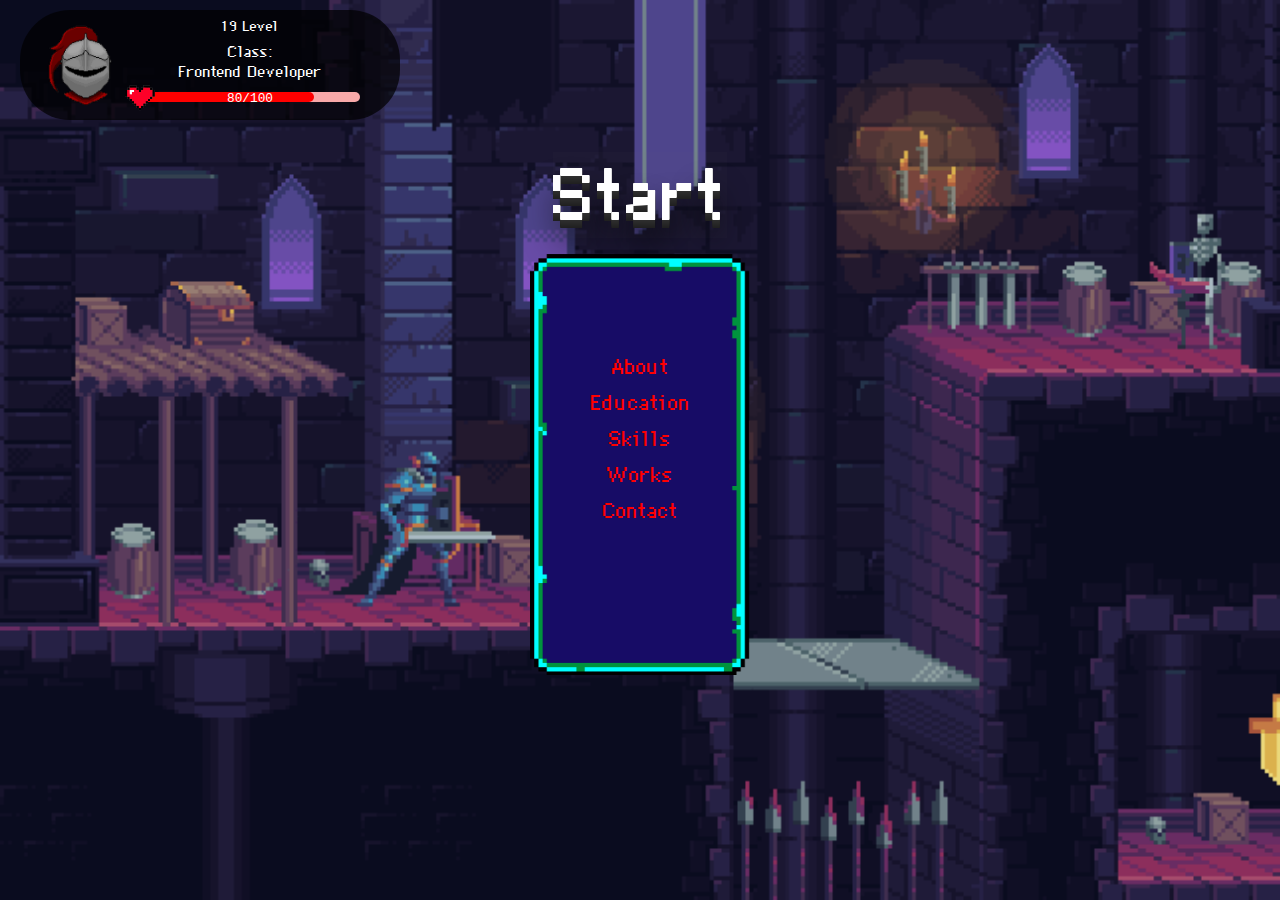
==== index.html @ b8e06b55 "First-commit" ====
<!DOCTYPE html>
<html lang="en">

<head>
	<meta charset="UTF-8">
	<meta http-equiv="X-UA-Compatible" content="IE=edge">
	<meta name="viewport" content="width=device-width, initial-scale=1.0">
	<link rel="stylesheet" href="css/style.css">
	<link rel="stylesheet" href="css/font.css">
	<link rel="icon" href="img/favicon.png" type="image/png">
	<title>Maksym Fadeev</title>
</head>

<body>
	<div class="about">
		<div class="over">
			<img src="img/persona.png" alt="">
			<p class="overflow">Maksym Fadeev</p>
		</div>
		<div class="info">
			<div class="info-me">
				<p class="lvl"> 19 Level</p>
				<span>Class:</span>
				<p class="class">Frontend Developer</p>
			</div>
			<div class="hp">
				<p class="hp-index">80/100</p>
			</div>
		</div>
	</div>
	<div class="mid">
		<h1 class="title">Start</h1>
		<div class="menu">
			<nav class="navbar">
				<ul class="menu-link">
					<li><a href="pages/About.html" class="transition">About</a></li>
					<li><a href="pages/Education.html" class="transition">Education</a></li>
					<li><a href="pages/Skills.html" class="transition">Skills</a></li>
					<li><a href="pages/Works.html" class="transition">Works</a></li>
					<li><a href="pages/Contact.html" class="transition">Contact</a></li>
				</ul>
			</nav>
		</div>
	</div>
	<script src="js/main.js"></script>
	<script type="text/javascript" src="js/jquery-3.6.1.min.js"></script>
<!-- Code injected by live-server -->
<script>
	// <![CDATA[  <-- For SVG support
	if ('WebSocket' in window) {
		(function () {
			function refreshCSS() {
				var sheets = [].slice.call(document.getElementsByTagName("link"));
				var head = document.getElementsByTagName("head")[0];
				for (var i = 0; i < sheets.length; ++i) {
					var elem = sheets[i];
					var parent = elem.parentElement || head;
					parent.removeChild(elem);
					var rel = elem.rel;
					if (elem.href && typeof rel != "string" || rel.length == 0 || rel.toLowerCase() == "stylesheet") {
						var url = elem.href.replace(/(&|\?)_cacheOverride=\d+/, '');
						elem.href = url + (url.indexOf('?') >= 0 ? '&' : '?') + '_cacheOverride=' + (new Date().valueOf());
					}
					parent.appendChild(elem);
				}
			}
			var protocol = window.location.protocol === 'http:' ? 'ws://' : 'wss://';
			var address = protocol + window.location.host + window.location.pathname + '/ws';
			var socket = new WebSocket(address);
			socket.onmessage = function (msg) {
				if (msg.data == 'reload') window.location.reload();
				else if (msg.data == 'refreshcss') refreshCSS();
			};
			if (sessionStorage && !sessionStorage.getItem('IsThisFirstTime_Log_From_LiveServer')) {
				console.log('Live reload enabled.');
				sessionStorage.setItem('IsThisFirstTime_Log_From_LiveServer', true);
			}
		})();
	}
	else {
		console.error('Upgrade your browser. This Browser is NOT supported WebSocket for Live-Reloading.');
	}
	// ]]>
</script>
</body>

</html>
---- css/style.css ----
* {
	padding: 0;
	margin: 0;
	box-sizing: border-box;
	cursor: url('../img/default.cur'), default;
}

ul li {
	list-style-type: none;
}

a,
button {
	text-decoration: none;
	cursor: url('../img/pointer.png'), pointer;
}

body {
	background-image: url('../img/back.gif');
	background-size: cover;
	background-repeat: no-repeat;
	position: relative;
	color: #fff;
	font-family: "pixel";

}

.about {
	position: absolute;
	top: 10px;
	left: 20px;
	width: 380px;
	height: 110px;
	background-color: rgba(0, 0, 0, 0.7);
	border-radius: 50px;
	display: flex;
	z-index: 200;
}

.about img {
	margin-top: 0.5rem;
	width: 120px;
	height: 95px;
	border-radius: 50%;
}

.overflow {
	opacity: 0;
	position: absolute;
	transform: rotateX(-136deg);
}

.over:hover .overflow {
	opacity: 1;
	transition: 0.8s;
	margin-top: 5px;
	transform: rotate(0);
}

.info {
	display: flex;
	flex-direction: column;

}

.info-me {
	text-align: center;
	font-size: 0.9rem;
	margin-bottom: 10px;
}

.lvl {
	font-size: 0.8rem;
	margin: 7px 0px;
}

.hp {
	width: 220px;
	height: 10px;
	background: #f8a9a9;
	border-radius: 24px;
	position: relative;
}

.hp::after {
	content: " ";
	position: absolute;
	width: 174px;
	height: 10px;
	background: #FF0000;
	border-radius: 24px;
}

.hp::before {
	content: url(../img/heart.png);
	position: absolute;
	top: -12px;
	left: -20px;
	z-index: 5;
}

.hp-index {
	position: absolute;
	top: 0px;
	left: 50%;
	transform: translate(-50%, -10%);
	font-family: 'Courier New', Courier, monospace;
	z-index: 5;
	font-size: 0.8rem;
}

.mid {
	height: 100vh;
	width: 100vw;
	display: flex;
	justify-content: center;
	align-items: center;
	flex-direction: column;
}

.title {
	font-size: 4rem;
	margin-bottom: 1rem;
	background-color: rgba(128, 128, 128, 0.033);
	text-shadow: 0 -1px 0 #fff, 0 1px 0 #2e2e2e, 0 2px 0 #2c2c2c, 0 3px 0 #2a2a2a, 0 4px 0 #282828, 0 5px 0 #262626, 0 6px 0 #242424, 0 7px 0 #222, 0 8px 0 #202020, 0 22px 30px rgba(0, 0, 0, 0.9), 0px 0px 2px rgba(206, 89, 55, 0);
}

.menu {
	width: 220px;
	height: 55%;
	background-image: url(../img/menu1.png);
	background-size: contain;
	background-position: top;
	background-repeat: no-repeat;
}

nav {
	margin-top: 100px;
}

.menu-link {
	text-align: center;
}

.menu-link a {
	color: #FF0000;
	font-weight: bold;
	font-size: 1.2rem;

}

li {
	margin-top: 10px;
}

li:hover a::before {
	content: " ";
	border: solid rgb(255, 0, 0);
	border-width: 0 3px 3px 0;
	display: inline-block;
	padding: 3px;
	transform: rotate(-45deg);
	margin-right: 10px;
	margin-bottom: 1px;
}


.back {
	color: #ff0000;
	font-weight: bold;
	font-size: 1.4rem;
	transition: 0.2s;
}


.back:hover {
	color: #ff0505;
	font-size: 1.5rem;
}

.back::before {
	position: absolute;
	top: -13px;
	left: -40px;
	content: "←";
	color: #d80202;
	font-size: 2.4rem;
	transition: 0.2s;
}

.back:hover::before {
	position: absolute;
	top: -14px;
	left: -38px;
	content: "←";
	color: #ff0505;
	font-size: 2.5rem;
}

/* -----------About--------- */

.about-me {
	width: 61.2%;
	height: 80%;
	background-image: url(../img/menu3.png);
	background-repeat: no-repeat;
	background-size: contain;
	position: relative;
}

.ab {
	padding-top: 36px;
}

.ab .back {
	position: absolute;
	top: 100px;
	left: 36%;
}

.about-me-info {
	width: 85%;
	margin: 10px 0px 0px 60px;
}

.fox {
	position: absolute;
	width: 40px;
	bottom: 8%;
	right: 23%;
}

.max {
	margin: 50px 0px 0px 70px;
	width: 300px;
	height: 260px;
	border-radius: 5%;
	float: left;
	box-shadow: 7px 7px 53px 1px rgba(0, 0, 0, 0.75);
}

.about-me ul {
	margin-top: 30px;
	text-align: center;
}

.about-me ul li:before {
	content: url("../img/sword21.png");
	position: absolute;
	margin-top: 1px;
	margin-left: -50px;
}

.Forme {
	text-align: center;
	margin-top: 85px;
}

.title-h2 {
	margin-top: 70px;
	text-align: center;
}

/*---------------Education------------- */


.education {
	width: 40%;
	height: 80%;
	background-image: url(../img/menu3.png);
	background-repeat: no-repeat;
	background-size: contain;
	position: relative;
}

.education-info {
	width: 90%;
	display: flex;
	justify-content: center;
	flex-direction: column;
	align-items: center;
	position: relative;
	margin: 0 auto;
	margin-top: 3rem;
	text-align: center;
}

.education-info h2 {
	width: 80%;
	text-align: center;
}

.ed {
	padding-top: 80px;
}

.ed .title {
	margin-bottom: 70px;
}

.ed .back {
	position: absolute;
	top: 18%;
	left: 32%;
}


.book {
	width: 9rem;
	position: absolute;
	top: -14%;
	left: 50%;
	transform: translate(-50%, 0);
	pointer-events: none;
}


.crt {
	width: 10rem;
	pointer-events: none;
}

.cetficat {
	width: 100%;
	text-align: center;
	font-size: 0.85rem;
	position: relative;
}

.cetficat p {
	padding-top: 5px;
	z-index: 10;
}

.sh::after {
	content: '#';
	font-family: 'Times New Roman', Times, serif;
	font-size: 1rem;
}

.dragon {
	position: absolute;
	left: 31.2rem;
	bottom: 5rem;
	width: 430px;
	opacity: 1;
	transform: rotateY(-180deg);
	pointer-events: none;
	z-index: 1;
}


/* -------------------works--------------------- */

.midls {
	position: absolute;
	top: 10px;
	left: 50%;
	margin-top: 50px;
	transform: translate(-50%, 0);
	z-index: 100;
}

.btn {
	position: absolute;
	top: 50px;
	left: -80px;
	z-index: 100;
}


.work .work__content {
	display: flex;
	justify-content: center;
	flex-direction: row;
	flex-wrap: wrap;
	padding-top: 200px;
}

.work .work__content .work__card {
	position: relative;
	width: 200px;
	height: 200px;
	margin: 10px;
	transition: 0.5s;
	text-align: center;
}

.work .work__content .work__card .work__img,
.work .work__content .work__card .work__text {
	position: absolute;
	top: 0;
	left: 0;
	width: 100%;
	height: 100%;
	display: flex;
	justify-content: center;
	align-items: center;
}

.work .work__content .work__card .work__img .portfolio__img {
	position: absolute;
	top: 0;
	left: 0;
	width: 100%;
	height: 100%;
	object-fit: cover;
}

.work .work__content .work__card .work__text {
	background-color: #000;
	opacity: 0;
	transition: 0.5s ease-in;
	border-radius: 20%;
	transform: scale(0.9);
}

.work .work__content .work__card:hover .work__text {
	opacity: 0.9;
	border-radius: 0;
	transition: 0.5s ease;
	transform: scale(1);
	cursor: url('../img/pointer.png'), pointer;
}

.work .work__content .work__card .work__text h4 {
	color: #fff;
	text-transform: uppercase;
	letter-spacing: 1px;
	transition: 1s ease;
	cursor: url('../img/pointer.png'), pointer;
}

.work .work__content .work__card .work__text h4:hover {
	font-size: 1.2rem;
}


/* --------------------form--------------- */

.container {
	height: 50%;
	padding: 0 16px;
	display: flex;
	flex-flow: row nowrap;
	align-items: center;
	justify-content: center;
	position: relative;
	z-index: 1;
}

form {
	width: 400px;
	display: flex;
	flex-flow: column wrap;
	align-items: center;
	justify-content: center;
	padding-top: 180px;
}

form div,
form label,
form input,
form textarea {
	width: 100%;
}

.field:nth-of-type(2) {
	margin: 16px 0;
}

label,
input,
textarea {
	padding: 8px;
	cursor: url('../img/pointer.png'), pointer;
}

label i {
	margin: 0 130px 0 0;
}

.field:focus-within label {
	color: rgb(212, 0, 0);
}

input,
textarea {
	background: #36366b;
	border: none;
	border-radius: 4px;
	color: #9a9a9c;
	box-shadow: 0 8px 6px -6px #555;
	box-shadow: 0px 0px 36px 10px rgba(0, 0, 0, 0.5);
}

input:focus,
textarea:focus {
	background: #312d55;
	box-shadow: none;
	color: rgb(212, 0, 0);
}

textarea {
	resize: none;
	height: 200px;
}

button {
	background: rgb(36, 0, 0);
	background: linear-gradient(90deg, rgba(36, 0, 0, 1) 0%, rgba(121, 9, 9, 1) 35%, rgba(204, 0, 0, 1) 100%);
	font-family: 'pixel';
	margin: 16px 0 50px 0;
	padding: 8px 16px;
	color: #fff;
	border: none;
	border-radius: 4px;
	box-shadow: 0 8px 6px -6px #555;
	transition: 0.2s;
	cursor: url('../img/mail.cur'), pointer;
}

button:hover {
	letter-spacing: 2px;
	box-shadow: none;
}

.social {
	position: absolute;
	top: 53%;
	right: 30%;
	transform: translate(-20%, -44%);
	display: flex;
	flex-direction: column;
	z-index: 100;
}

.social a {
	width: 70px;
	height: 70px;
	margin-top: 20px;
}


.social-link {
	cursor: url('../img/pointer.png'), pointer;
}

.social-container {
	position: relative;
	display: flex;
}

.overflow-social {
	position: absolute;
	top: 36px;
	left: 36px;
	width: 200px;
	padding: 4px 4px;
	background-color: #362d4b;
	text-align: center;
	color: #fff;
	opacity: 0;

	transition: 0.9s;
	transform: scale(0);
	border: 5px solid #361f39;
	border-radius: 4px;
	cursor: url('../img/pointer.png'), pointer;
}

.gmail {
	background-color: #e60407;
}

.linkindin {
	background-color: #0074c2;
}

.phone {
	background-color: #00bf05;
}

a:hover .overflow-social {
	opacity: 1;
	transform: scale(0.9) translate(31px, 0px);
}

.social a img {
	transition: all 0.4s ease-in-out;
}

.social a img:hover {
	transform: scale(1.1);
}


.contact-dragon {
	position: absolute;
	top: 34px;
	left: 50%;
	transform: translateX(-50%);
	opacity: 0.8;
	z-index: -10;
}




@media screen and (max-width: 1400px) {
	.over .overflow {
		padding-left: 13px;
	}

	.Forme {
		margin-top: 2rem;
	}

	.ab .back {
		top: 15%;
	}

	.max {
		width: 230px;
		height: 200px;
	}

	.title-h2 {
		margin-top: 2.5rem;
	}

	.fox {
		font-size: 0.8rem;
		display: none;
	}

	/* eduation */
	.ed {
		padding-top: 124px;
	}

	.education {
		width: 60%;
		height: 70%;
		background-position: top;
	}

	.ed .title {
		margin-bottom: 5rem;
	}

	.education-info {
		padding-top: 3rem;
		width: 50%;
		margin: 0 auto;
		z-index: 100px;
		text-align: center;
	}

	.crt {
		position: relative;
		top: 10px;
	}


	.ed .back {
		top: 25%;
	}

	/* -------contact--------- */


	.social {
		right: 0;
	}

	.overflow-social {
		left: -220px;
	}

}

@media screen and (max-width: 1154px) {
	.about-me {
		width: 80%;
		height: 100%;
	}

	/* works */
	.midls {
		margin-top: 80px;
	}
}

@media screen and (max-width: 1054px) {
	.about {
		position: relative;
		margin: 0 auto;
		top: 0;
		left: -20px;
	}

	.title {
		margin-bottom: 0;
	}

	.menu {
		background-image: url(../img/menu3.png);
		width: 90%;
		min-height: 380px;
	}

	nav {
		width: 50%;
	}

	.navbar {
		margin: 0 auto;
		margin-top: 2.2rem;
	}

	/* ------about---- */
	.title {
		position: inherit;
	}

	.ab {
		padding: 0;
	}

	.ab .back {
		top: 20%;
		left: 23%;
	}

	.title-h2 {
		margin-top: 3rem;
	}

	.about-me ul {
		margin-left: -200px;
	}

	.about-me-info {
		width: 85%;
		margin: 10px 0px 0px 60px;
	}


	/* -----works------ */

	.midls {
		position: relative;
		margin-top: 100px;
		margin: 0 auto;
		text-align: center;
	}

	.midls .btn {
		top: 85px;
		left: 30%;
	}

	.work__content {
		padding-top: 50px !important;
	}

	/* -------contact--------- */
	form {
		padding-top: 40px;
	}

	.c-btn {
		top: 80px !important;
		left: 20% !important;

	}
}

@media screen and (max-width: 1140px) {
	.education {
		width: 420px;
		height: 76%;
		background-image: url(../img/menu1.png);
		background-size: 80%;
	}

	.book {
		top: 0;
	}

	.education-info h2 {
		width: 100%;
		margin: 0 auto;
		margin-top: 80px;
	}

	.ed .back {
		top: 30% !important;

	}
}

@media screen and (max-width: 937px) {
	.Forme {
		margin-top: 14px;
	}

	body {
		font-size: 0.8rem;
	}

	.about-me {
		display: flex;
		flex-direction: column;
		text-align: center;

	}

	.about-me-info {
		margin: 0 auto;
	}

	.about-me ul {
		margin: 0 auto;
	}

	.max {
		display: none;
	}

	.ed .back {
		top: 29% !important;

	}

}

@media screen and (max-width: 711px) {

	.about-me {
		margin-top: 40px;
		max-height: 600px;
		width: 100%;
	}

	.title-h2 {
		margin-top: 10px;
	}

	.ab .back {
		top: 24%;
		left: 15%;
	}

	/* -------contact--------- */


	.social {
		position: relative;
		margin-bottom: 20px;
		justify-content: center;
		flex-direction: row;
		gap: 1rem;
		transform: translate(0);
	}

	.overflow-social {
		display: none;
	}

	.contact-dragon {
		width: 100%;
	}
}

@media screen and (max-width: 500px) {

	.about {
		width: 100%;
		left: 0px;
		border-radius: 0;
	}

	.about-me {
		max-height: 600px;
		background-image: url(../img/menu1.png);
		background-position: center;
	}

	.about-me ul {
		padding-left: -20px;
	}

	.Forme {
		margin-top: 4rem;
	}

	.about-me-info {
		width: 50%;
	}

	.title-h2 {
		margin-top: 3rem;
	}

	.education {
		height: 100%;
		background-image: url(../img/menu1.png);
		background-size: 100%;
		padding-bottom: 1.2rem;
	}

	.ed .title {
		margin-top: 7rem;
	}

	/* -------contact------ */
	form {
		padding-top: 60px;
	}

	.contact-dragon {
		display: none;
	}

	.c-btn {
		top: 90px !important;
		left: 20% !important;
	}
}

@media screen and (max-width: 415px) {
	.education {
		background-size: 70% !important;
		padding-bottom: 40px;
	}

	.ed {
		padding-top: 140px !important;
	}

	.ed .back {
		top: 30% !important;
		
	}

}
@media screen and (max-height: 1280px) {
	.ed .back {
		top: 24% !important;
	}
}
@media screen and (max-height: 1024px) {
	.ed .back {
		top: 26% !important;
	}
}
@media screen and (max-height: 896px) {

	.ed .back {
		top: 35% !important;
	
	}

}

@media screen and (max-width: 380px) {
	.education {
		background-size: 100%;
		padding-bottom: 80px;
	}

	.about {
		position: static !important;
	}

	.ed {
		padding-top: 40px !important;
	}

	.ab .back {
		top: 24% !important;
	}
}
---- css/font.css ----
@font-face {
	font-family: "pixel";
	src: url("pixel.woff") format("woff");
	font-size: 1900;
	font-weight: bold;
}
@font-face {
	font-family: "pixel";
	src: url("pixel.woff2") format("woff2");
	font-size: 900;
	font-weight: bold;
}
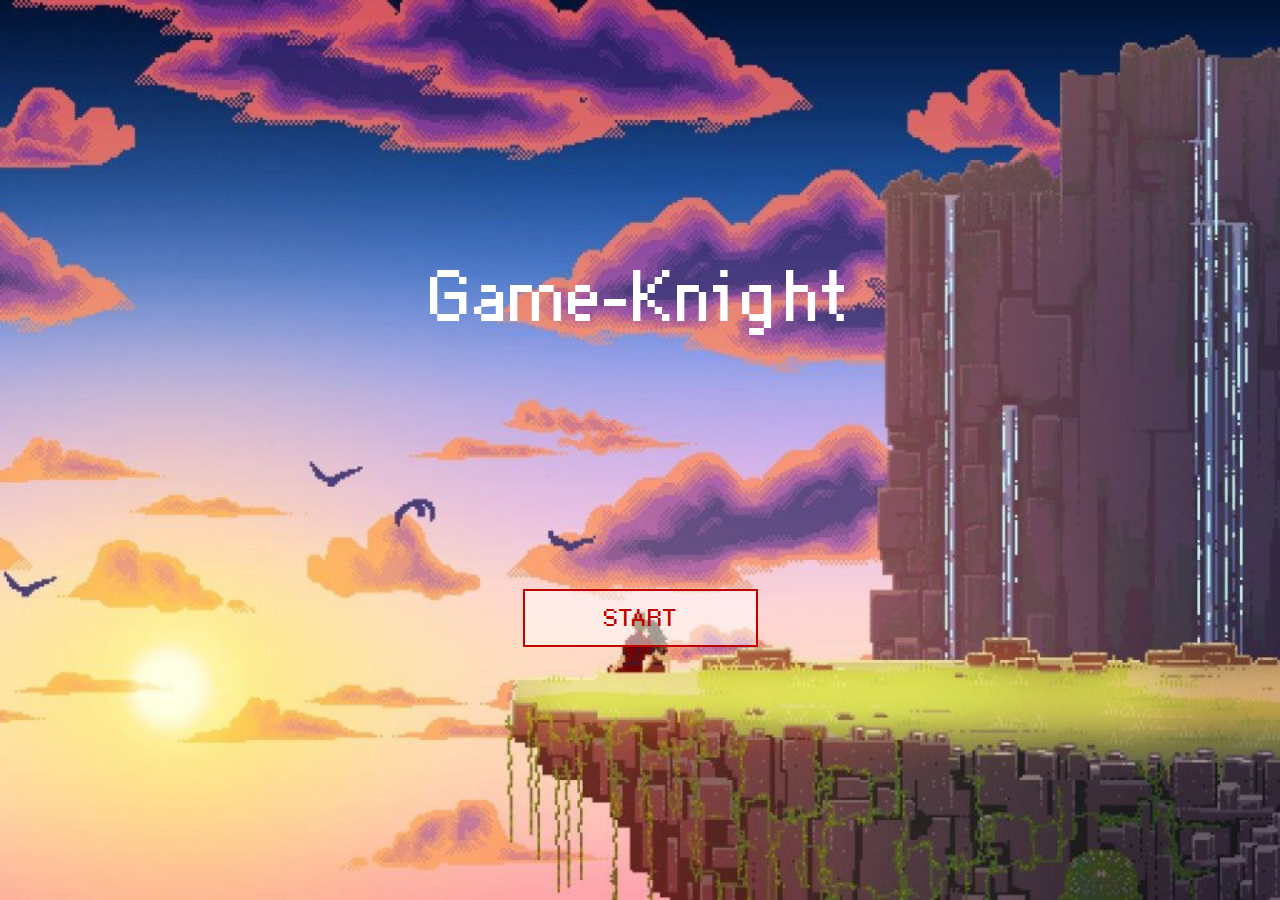
==== commit 09eaba6e: "add-start" ====
--- a/index.html
+++ b/index.html
@@ -5,83 +5,25 @@
 	<meta charset="UTF-8">
 	<meta http-equiv="X-UA-Compatible" content="IE=edge">
 	<meta name="viewport" content="width=device-width, initial-scale=1.0">
-	<link rel="stylesheet" href="css/style.css">
+	<link rel="stylesheet" href="css/start.css">
 	<link rel="stylesheet" href="css/font.css">
 	<link rel="icon" href="img/favicon.png" type="image/png">
-	<title>Maksym Fadeev</title>
+	<title>Game-Resume</title>
+	<script src="https://ajax.googleapis.com/ajax/libs/jquery/1.11.1/jquery.min.js"></script>
 </head>
 
 <body>
-	<div class="about">
-		<div class="over">
-			<img src="img/persona.png" alt="">
-			<p class="overflow">Maksym Fadeev</p>
-		</div>
-		<div class="info">
-			<div class="info-me">
-				<p class="lvl"> 19 Level</p>
-				<span>Class:</span>
-				<p class="class">Frontend Developer</p>
-			</div>
-			<div class="hp">
-				<p class="hp-index">80/100</p>
+	<div class="wrapper">
+		<div class="title">Game-Knight</div>
+		<div class="landingpage">
+			<button id="start1">Start</button>
+			<div class="loader hide">
+				<img src="img/knight-pixel.gif" alt="load" >
 			</div>
 		</div>
 	</div>
-	<div class="mid">
-		<h1 class="title">Start</h1>
-		<div class="menu">
-			<nav class="navbar">
-				<ul class="menu-link">
-					<li><a href="pages/About.html" class="transition">About</a></li>
-					<li><a href="pages/Education.html" class="transition">Education</a></li>
-					<li><a href="pages/Skills.html" class="transition">Skills</a></li>
-					<li><a href="pages/Works.html" class="transition">Works</a></li>
-					<li><a href="pages/Contact.html" class="transition">Contact</a></li>
-				</ul>
-			</nav>
-		</div>
-	</div>
-	<script src="js/main.js"></script>
+	<script src="js/start.js"></script>
 	<script type="text/javascript" src="js/jquery-3.6.1.min.js"></script>
-<!-- Code injected by live-server -->
-<script>
-	// <![CDATA[  <-- For SVG support
-	if ('WebSocket' in window) {
-		(function () {
-			function refreshCSS() {
-				var sheets = [].slice.call(document.getElementsByTagName("link"));
-				var head = document.getElementsByTagName("head")[0];
-				for (var i = 0; i < sheets.length; ++i) {
-					var elem = sheets[i];
-					var parent = elem.parentElement || head;
-					parent.removeChild(elem);
-					var rel = elem.rel;
-					if (elem.href && typeof rel != "string" || rel.length == 0 || rel.toLowerCase() == "stylesheet") {
-						var url = elem.href.replace(/(&|\?)_cacheOverride=\d+/, '');
-						elem.href = url + (url.indexOf('?') >= 0 ? '&' : '?') + '_cacheOverride=' + (new Date().valueOf());
-					}
-					parent.appendChild(elem);
-				}
-			}
-			var protocol = window.location.protocol === 'http:' ? 'ws://' : 'wss://';
-			var address = protocol + window.location.host + window.location.pathname + '/ws';
-			var socket = new WebSocket(address);
-			socket.onmessage = function (msg) {
-				if (msg.data == 'reload') window.location.reload();
-				else if (msg.data == 'refreshcss') refreshCSS();
-			};
-			if (sessionStorage && !sessionStorage.getItem('IsThisFirstTime_Log_From_LiveServer')) {
-				console.log('Live reload enabled.');
-				sessionStorage.setItem('IsThisFirstTime_Log_From_LiveServer', true);
-			}
-		})();
-	}
-	else {
-		console.error('Upgrade your browser. This Browser is NOT supported WebSocket for Live-Reloading.');
-	}
-	// ]]>
-</script>
 </body>
 
 </html>--- a/css/start.css
+++ b/css/start.css
@@ -0,0 +1,82 @@
+* {
+	padding: 0;
+	margin: 0;
+	box-sizing: border-box;
+	cursor: url('../img/cursor.cur'), default;
+}
+
+ul li {
+	list-style-type: none;
+}
+
+a,
+input {
+	text-decoration: none;
+	cursor: url('../img/pointer.png'), pointer;
+}
+
+body {
+	background-image: url('../img/start.jpg');
+	background-repeat: no-repeat;
+	background-position: center center;
+	background-attachment: fixed;
+	-webkit-background-size: cover;
+	-moz-background-size: cover;
+	-o-background-size: cover;
+	background-size: cover;
+	position: relative;
+	color: #fff;
+	font-family: "pixel";
+}
+
+.wrapper {
+	width: 100vh;
+	height: 100vh;
+	margin: 0 auto;
+	position: relative;
+	display: flex;
+	flex-direction: column;
+	align-items: center;
+	justify-content: center;
+}
+
+.title {
+	font-size: 4rem;
+}
+
+.landingpage {
+	margin: 0 auto;
+	padding-top: 250px;
+}
+
+button#start1 {
+	padding: 11px 25px 13px;
+	letter-spacing: 0.25px;
+	background: rgba(255, 255, 255, 0.502);
+	border: 2px solid #bf0101;
+	color: #bf0101;
+	font-family: "pixel";
+	font-size: 22px;
+	cursor: url('../img/pointer.png'), pointer;
+	text-transform: uppercase;
+	-webkit-transition: all .2s ease-in-out;
+	-moz-transition: all .2s ease-in-out;
+	-o-transition: all .2s ease-in-out;
+	-ms-transition: all .2s ease-in-out;
+	transition: all .2s ease-in-out;
+	min-width: 235px;
+}
+
+button#start1:hover {
+	color: aqua;
+}
+
+.hide {
+	display: none;
+	opacity: 0;
+}
+
+.loader img {
+	width: 240px;
+	transform: scale(-1, 1);
+}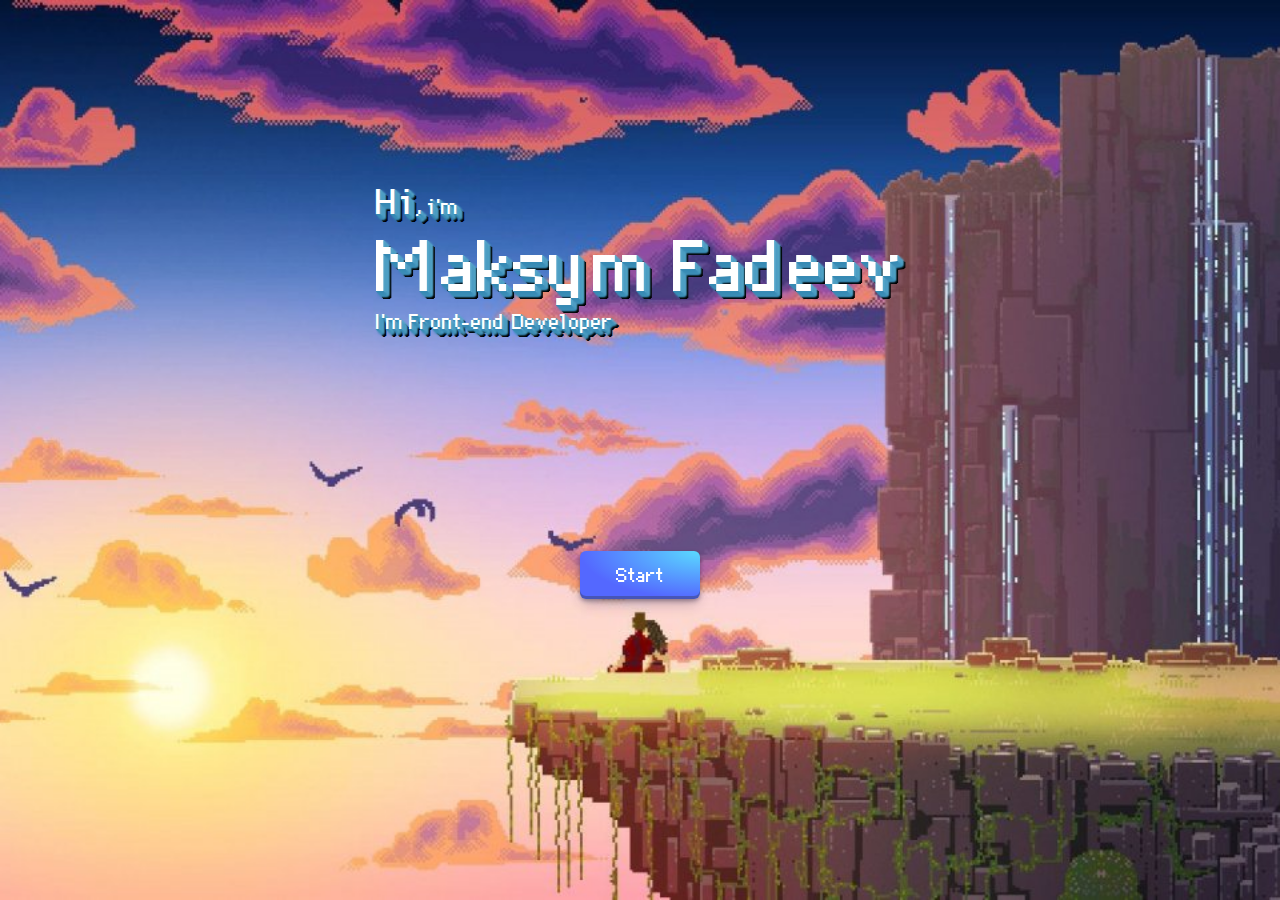
==== commit f5b35190: "end-commit" ====
--- a/index.html
+++ b/index.html
@@ -7,18 +7,23 @@
 	<meta name="viewport" content="width=device-width, initial-scale=1.0">
 	<link rel="stylesheet" href="css/start.css">
 	<link rel="stylesheet" href="css/font.css">
-	<link rel="icon" href="img/favicon.png" type="image/png">
+	<link rel="shortcut icon" href="img/favicon.ico" type="image/x-icon">
 	<title>Game-Resume</title>
 	<script src="https://ajax.googleapis.com/ajax/libs/jquery/1.11.1/jquery.min.js"></script>
 </head>
 
 <body>
 	<div class="wrapper">
-		<div class="title">Game-Knight</div>
+		<div class="title">
+			<h4><span>Hi</span>, i'm</h4>
+			<h2>Maksym Fadeev</h2>
+			<h4>I'm Front-end Developer</h4>
+		</div>
 		<div class="landingpage">
-			<button id="start1">Start</button>
+			<button class="button-29" role="button" id="start1">Start</button>
+		
 			<div class="loader hide">
-				<img src="img/knight-pixel.gif" alt="load" >
+				<img src="img/knight-pixel.gif" alt="load">
 			</div>
 		</div>
 	</div>
--- a/css/start.css
+++ b/css/start.css
@@ -2,7 +2,7 @@
 	padding: 0;
 	margin: 0;
 	box-sizing: border-box;
-	cursor: url('../img/cursor.cur'), default;
+	cursor: url('../img/default.cur'), default;
 }
 
 ul li {
@@ -16,13 +16,12 @@
 }
 
 body {
+	background-color: #464646;
 	background-image: url('../img/start.jpg');
 	background-repeat: no-repeat;
 	background-position: center center;
 	background-attachment: fixed;
 	-webkit-background-size: cover;
-	-moz-background-size: cover;
-	-o-background-size: cover;
 	background-size: cover;
 	position: relative;
 	color: #fff;
@@ -30,7 +29,7 @@
 }
 
 .wrapper {
-	width: 100vh;
+	width: 100%;
 	height: 100vh;
 	margin: 0 auto;
 	position: relative;
@@ -41,6 +40,17 @@
 }
 
 .title {
+	position: absolute;
+	top: 20%;
+	color: #fff;
+	text-shadow: 0 1px 0px #378ab4, 1px 0 0px #5dabcd, 1px 2px 1px #378ab4, 2px 1px 1px #5dabcd, 2px 3px 2px #378ab4, 3px 2px 2px #5dabcd, 3px 4px 2px #378ab4, 4px 3px 3px #5dabcd, 4px 5px 3px #378ab4, 5px 4px 2px #5dabcd, 5px 6px 2px #378ab4, 6px 5px 2px #5dabcd, 6px 7px 1px #000, 7px 6px 1px #000, 7px 8px 0px #000, 8px 7px 0px #000;
+font-size: 1.2rem;
+}
+
+.title span {
+font-size: 2rem;
+}
+.title h2{
 	font-size: 4rem;
 }
 
@@ -49,27 +59,6 @@
 	padding-top: 250px;
 }
 
-button#start1 {
-	padding: 11px 25px 13px;
-	letter-spacing: 0.25px;
-	background: rgba(255, 255, 255, 0.502);
-	border: 2px solid #bf0101;
-	color: #bf0101;
-	font-family: "pixel";
-	font-size: 22px;
-	cursor: url('../img/pointer.png'), pointer;
-	text-transform: uppercase;
-	-webkit-transition: all .2s ease-in-out;
-	-moz-transition: all .2s ease-in-out;
-	-o-transition: all .2s ease-in-out;
-	-ms-transition: all .2s ease-in-out;
-	transition: all .2s ease-in-out;
-	min-width: 235px;
-}
-
-button#start1:hover {
-	color: aqua;
-}
 
 .hide {
 	display: none;
@@ -77,6 +66,65 @@
 }
 
 .loader img {
+	position: absolute;
+	bottom: 10%;
+	left: 40%;
 	width: 240px;
 	transform: scale(-1, 1);
+}
+
+.button-29 {
+	align-items: center;
+	appearance: none;
+	background-image: radial-gradient(100% 100% at 100% 0, #5adaff 0, #5468ff 100%);
+	border: 0;
+	border-radius: 6px;
+	box-shadow: rgba(45, 35, 66, .4) 0 2px 4px, rgba(45, 35, 66, .3) 0 7px 13px -3px, rgba(58, 65, 111, .5) 0 -3px 0 inset;
+	box-sizing: border-box;
+	color: #fff;
+	cursor: url('../img/pointer.png'), pointer;
+	display: inline-flex;
+	font-family: "pixel";
+	width: 120px;
+	height: 48px;
+	justify-content: center;
+	line-height: 1;
+	list-style: none;
+	overflow: hidden;
+	padding-left: 16px;
+	padding-right: 16px;
+	position: relative;
+	text-align: left;
+	text-decoration: none;
+	transition: box-shadow .15s, transform .15s;
+	user-select: none;
+	-webkit-user-select: none;
+	touch-action: manipulation;
+	white-space: nowrap;
+	will-change: box-shadow, transform;
+	font-size: 18px;
+}
+
+.button-29:focus {
+	box-shadow: #3c4fe0 0 0 0 1.5px inset, rgba(45, 35, 66, .4) 0 2px 4px, rgba(45, 35, 66, .3) 0 7px 13px -3px, #3c4fe0 0 -3px 0 inset;
+}
+
+.button-29:hover {
+	box-shadow: rgba(45, 35, 66, .4) 0 4px 8px, rgba(45, 35, 66, .3) 0 7px 13px -3px, #3c4fe0 0 -3px 0 inset;
+	transform: translateY(-2px);
+}
+
+.button-29:active {
+	box-shadow: #3c4fe0 0 3px 7px inset;
+	transform: translateY(2px);
+}
+
+
+@media screen and (max-width: 768px) {
+	body {
+		background-image: url('../img/small-start.jpg');
+		background-position: top;
+		font-size: 2rem;
+	}
+
 }